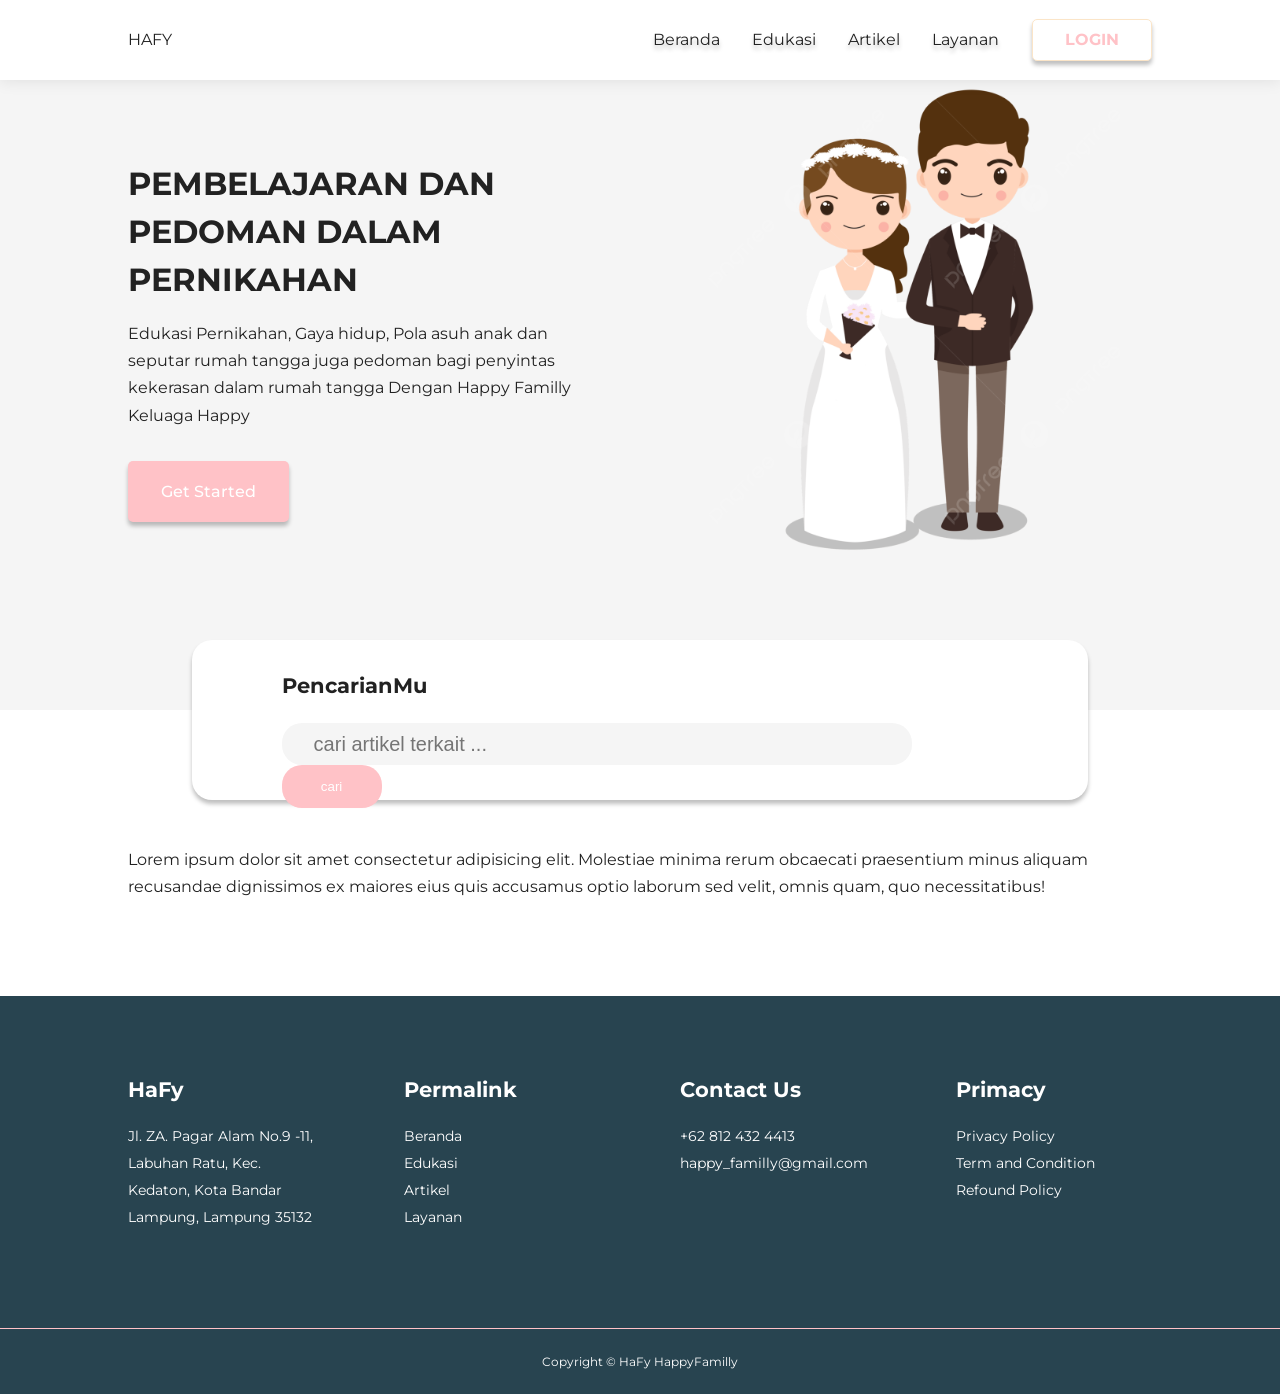
==== index.html @ 308b78b5 "initial comit" ====
<!DOCTYPE html>
<html lang="en">
<head>
    <meta charset="UTF-8">
    <meta http-equiv="X-UA-Compatible" content="IE=edge">
    <meta name="viewport" content="width=device-width, initial-scale=1.0">
    <title>Happy Family</title>
    
    <!-- ICONSCOUT -->
    <link rel="stylesheet" href="https://unicons.iconscout.com/release/v4.0.0/css/line.css">

    <!-- Fonts Montserat -->
    <link rel="preconnect" href="https://fonts.googleapis.com">
    <link rel="preconnect" href="https://fonts.gstatic.com" crossorigin>
    <link href="https://fonts.googleapis.com/css2?family=Montserrat:wght@300;400;500;600;700;900&display=swap" rel="stylesheet">

    <link rel="stylesheet" href="./css/style.css">
</head>
<body>
     <nav>
        <div class="container nav__container">
            <div class="logo"><a href="#">HAFY</a></div>
            <ul class="nav__menu">
                <li><a href="index.html">Beranda</a></li>
                <li><a href="edukasi.html">Edukasi</a></li>
                <li><a href="artikel.html">Artikel</a></li>
                <li><a href="layanan.html">Layanan</a></li>
            </ul>
            <a href="#" class="login__button">LOGIN</a>
            
            <button id="open-menu-button"><i class="uil uil-bars"></i></button>
            <button id="close-menu-button"><i class="uil uil-multiply"></i></button>
        </div>
     </nav>

     <!-- -------------------------END NAVBAR --------------------------------------- -->


     <header>
        <div class="container header__container">
            <div class="header__left">
                <h2>PEMBELAJARAN DAN PEDOMAN DALAM PERNIKAHAN</h2>
                <P>Edukasi Pernikahan, Gaya hidup, Pola asuh anak dan seputar rumah tangga juga pedoman bagi 
                    penyintas kekerasan dalam rumah tangga Dengan Happy Familly Keluaga Happy
                </P>
                <a href="edukasi.html" class="btn btn-primary">Get Started</a>
            </div>
            <div class="header__right">
                <div class="header__right-image">
                    <img src="./image/vektor.png">
                </div>
            </div>
        </div>
     </header>
     <!-- ==================================HEADER END================================== -->

     <!-- ================= SEARCH =================== -->

     <section class="search">
        <div class="container seacrh__container">
            <div class="pencarianmu">
                <h4>PencarianMu</h4>
                <input type="text" class="search-input" placeholder="cari artikel terkait ...">
                <input type="button" value="cari" class="search-button">
            </div>
        </div>
     </section>



     <!-- ================= SEARCH END =================== -->



    
     <section class="catagories">
        <div class="container catagories__container">
            <p>Lorem ipsum dolor sit amet consectetur adipisicing elit. Molestiae minima rerum obcaecati praesentium minus aliquam recusandae dignissimos ex maiores eius quis accusamus optio laborum sed velit, omnis quam, quo necessitatibus!</p>
        </div>
     </section>
     





     <!-- ======================== FOOTER ============================ -->
     <footer class="footer">
        <div class="container footer__container">
            <div class="footer__1">
                <a href="index.html" class="footer__logo"><h4>HaFy</h4></a>
            <p>
                Jl. ZA. Pagar Alam No.9 -11, Labuhan Ratu, 
                Kec. Kedaton, Kota Bandar Lampung, 
                Lampung 35132
            </p>
            </div>

            <div class="footer__2">
                <h4>Permalink</h4>
                <ul class="permalink">
                    <li><a href="index.html">Beranda</a></li>
                    <li><a href="edukasi.html">Edukasi</a></li>
                    <li><a href="artikel.html">Artikel</a></li>
                    <li><a href="layanan.html">Layanan</a></li>
                </ul>
            </div>

            <div class="footer__3">
                <h4>Contact Us</h4>
                <div>
                    <p>+62 812 432 4413</p>
                    <p>happy_familly@gmail.com</p>
                </div>
                
                <ul class="footer__socials">
                    <li>
                        <a href="#"><i class="uil uil-facebook-f"></i></a>
                    </li>
                    <li>
                        <a href="#"><i class="uil uil-instagram-alt"></i></a>
                    </li>
                    <li>
                        <a href="#"><i class="uil uil-twitter"></i></a>
                    </li>
                    <li>
                        <a href="#"><i class="uil uil-linkedin-alt"></i></a>
                    </li>
                </ul>
            </div>

            <div class="footer__4">
                <h4>Primacy</h4>
                <ul class="primacy">
                    <li><a>Privacy Policy</a></li>
                    <li><a>Term and Condition</a></li>
                    <li><a>Refound Policy</a></li>
                    
                </ul>
            </div>

        </div>
        <div class="footer__copyright">
            <small>Copyright &copy; HaFy HappyFamilly</small>
        </div>
     </footer>
     <!-- ================================================ END FOOTER ============================================ -->

     <script src="./js/main.js"></script>
</body>
</html>
---- css/style.css ----
* {
    margin: 0;
    padding: 0;
    border: 0;
    outline: 0;
    text-decoration: none;
    list-style: none;
    box-sizing: border-box;
}

:root {
    --color-primary:#FFC2C7;
    --color-succes:#73CA5C;
    --color-warning:#F9CC00;
    --color-danger:#FA2C5A;
    --color-danger-varian:rgba(247, 88, 66, 0.4);
    --color-white: #fff;
    --color-light: rgba(255, 255, 255, 0.7);
    --color-black: #000;
    --color-font: #222222;
    --color-footer: #284450;
    --color-bg:#F5F5F5;
    --color-bg1:#FBE5C8;
    --color-bg2:#8FDDE7;

    --container-width-lg: 80%;
    --container-width-md: 90%;
    --container-width-sm: 94%;

    --transition:all 400ms ease;
}

body {
    font-family: 'Montserrat', sans-serif;
    line-height: 1.7rem;
    color: var(--color-font);
    background: var(--color-white);
}


.container {
    width: var(--container-width-lg);
    margin: 0 auto; 
}

section {
    padding: 6rem 0;
}

section h2 {
    text-align: center;
    margin-bottom: 4rem;
}

h1,
h2,
h3,
h4
h5 {
    line-height: 3rem;
}

h1 {
    font-size: 2.4rem;
}

h2 {
    font-size: 2rem;
}

h3 {
    font-size: 1.6rem;
}

h4 {
 font-size: 1.3rem;
}

a {
    color:var(--color-font);
}

img {
    width: 100%;
    display: block;
    object-fit: cover;
}

.btn {
    display: inline-block;
    background: var(--color-primary);
    color: var(--color-white);
    padding: 1rem 2rem;
    border: 1px solid transparent;
    font-weight: 500;
    transition: var(--transition);
}

.btn:hover {
    background: transparent;
    color: var(--color-white);
    border-color: var(--color-white);
}

.btn-primary {
    background: var(--color-primary);
    color: var(--color-white);
    border-radius: 5px;
    box-shadow: 0 4px 4px rgba(0, 0, 0, 0.25);
}

/* -------------------NAV BAR------------------------ */
nav {
    background: transparent;
    width: 100vw;
    height: 5rem;
    position: fixed;
    top: 0;
    z-index: 11;
    box-shadow: 0 0 1rem rgba(0, 0, 0, 0.1);
}

/* navbar pake JS */
.window-scroll {
    background-color: var(--color-white);
    box-shadow: 0 1rem 2rem rgba(0, 0, 0, 0.25);
}
.nav__container {
    height: 5rem;
    display: flex;
    justify-content: space-between;
    align-items: center;
}

nav button {
    display: none;
}

.nav__menu {
    display: flex;
    align-items: center;
    margin-left: 28rem;
    gap: 2rem;
}

.nav__menu a {
    font-size: 1rem;
    transition: var(--transition);
    color: var(--color-font);
    text-shadow: 0 4px 4px rgba(0, 0, 0, 0.25);
}

.nav__menu a:hover {
    color: var(--color-bg1);
}

.login__button {
    background-color: var(--color-white);
    color: var(--color-primary);
    padding: 0.4rem 2rem;
    border-radius: 5px;
    font-weight: bold;
    font-family: 'Montserrat';
    cursor: pointer;
    border: 1px solid;
    border-color: #FBE5C8;
    box-shadow: 0px 4px 4px rgba(0, 0, 0, 0.25);
}

/* ============= HEADER ============== */
header {
    position: relative;
    top: 5rem;
    background: var(--color-bg);
    overflow: hidden;
    height: 70vh;
    margin-bottom: 5rem;
}

.header__container {
    display: grid;
    grid-template-columns: 1fr 1fr;
    align-items: self-start;
    gap: 5rem;
    height: 100%;
}
.header__left {
    padding-top: 5rem;
}
.header__left p {
    margin: 1rem 0 2rem;
}

/* ========END HEADER =========== */

/* ============= SEARCH ============ */
.search {
    background-color: var(--color-white);
    margin: 0 auto;
    width: 70%;
    height: 4rem;
    border-radius: 20px;
    /* border: 1px solid var(--color-bg1); */
    box-shadow: 0px 4px 4px rgba(0, 0, 0, 0.25);
    position: relative;
    margin-top: -70px;
    margin-bottom: -50px;
    padding-top: 4rem;
}

.pencarianmu {
    align-items: center;
    margin: -2rem auto;
}

.pencarianmu h4 {
    margin-bottom: 1.5rem;
}

.search-input {
    background-color: var(--color-bg);
    width: 88%;
    height: 42px;
    padding-top: 1rem;
    border-radius: 20px;
    padding-left: 2rem;
    padding-bottom: 1rem;
    font-size: 1.25rem;
}

.search-button {
    width: 100px;
    height: 43px;
    cursor: pointer;
    border-radius: 20px;
    background-color: var(--color-primary);
    color: var(--color-white);
}


/* ========= CATEGORIES GARPH ======= */
/* ========= END CATEGORIES GARPH ======= */

/* ========= FOOTER ======= */
footer {
    background: var(--color-footer);
    color: var(--color-white);
    padding-top: 5rem;
    font-size: 0.9rem;
}

.footer__container {
    display: grid;
    grid-template-columns: repeat(4, 1fr);
    gap: 5rem;
}

.footer__container > div h4 {
    margin-bottom: 1.2rem;
    color: var(--color-white);
}

.footer__1 p {
    margin: 0 0 2rem;
}

footer ul li {
    margin-bottom: 0.7;
}

footer ul li a:hover {
    text-decoration: underline;
}

.footer__2 a {
    color: var(--color-white);
}

.footer__socials {
    display: flex;
    gap: 1rem;
    font-size: 1.2rem; 
    margin-top: 2rem;
}

.footer__socials i {
    color: var(--color-white);
}

.footer__4 a {
    color: var(--color-white);
}

.footer__copyright {
    text-align: center;
    margin-top: 4rem;
    padding: 1.2rem 0;
    border-top: 1px solid var(--color-primary);

}


/* MEDIA QUERIES (TABLet) */

 @media screen and (max-width: 1024px) {
    .container {
        width: var(--container-width-md);
    }
    h1 {
        font-size: 2.2rem;
    }

    h2 {
        font-size: 1.7rem;
    }

    h3 {
        font-size: 1.4rem;
    }

    h4 {
        font-size: 1.2rem;
    }

    /* NAVBAR */
    nav button {
        display: inline-block;
        background: transparent;
        font-size: 1.8rem;
        color: var(--color-black);
        cursor: pointer;
    }

    nav button#close-menu-button {
        display: none;
    }

    .nav__menu {
        position: fixed;
        top: 5rem;
        right: 5%;
        height: fit-content;
        width: 18rem;
        flex-direction: column;
        gap: 0;
        display: none;
    }

    .nav__menu li {
        width: 100%;
        height: 5.8rem;
        animation: animateNavItem 400ms linear forwards;
        transform-origin: top right;
        opacity: 0;
    }

    .nav__menu li:nth-child(2){
        animation-delay: 200ms;
    }

    .nav__menu li:nth-child(3){
        animation-delay: 400ms;
    }

    .nav__menu li:nth-child(4){
        animation-delay: 600ms;
    }

    @keyframes animateNavItem {
        0%{
            transform: rotateZ(-90deg) rotateZ(90deg) scale(0.1);
        }
        100%{
            transform: rotateZ(0) rotateZ(0) scale(1);
            opacity: 1;
        }
    }

    .nav__menu li a {
        background: var(--color-primary);
        box-shadow: -4rem 6rem 10rem rgba(0, 0, 0, 0.25);
        width: 100%;
        height: 100%;
        display: grid;
        place-items: center;
    }

    .nav__menu li a:hover {
        background: var(--color-bg1);
        color: var(--color-font);
    }

    /* HEADER */

    header {
        height: 52vh;
        margin-bottom: 4rem;
    }

    .header__container {
        gap: 0;
        padding-bottom: 3rem;
    }
 }
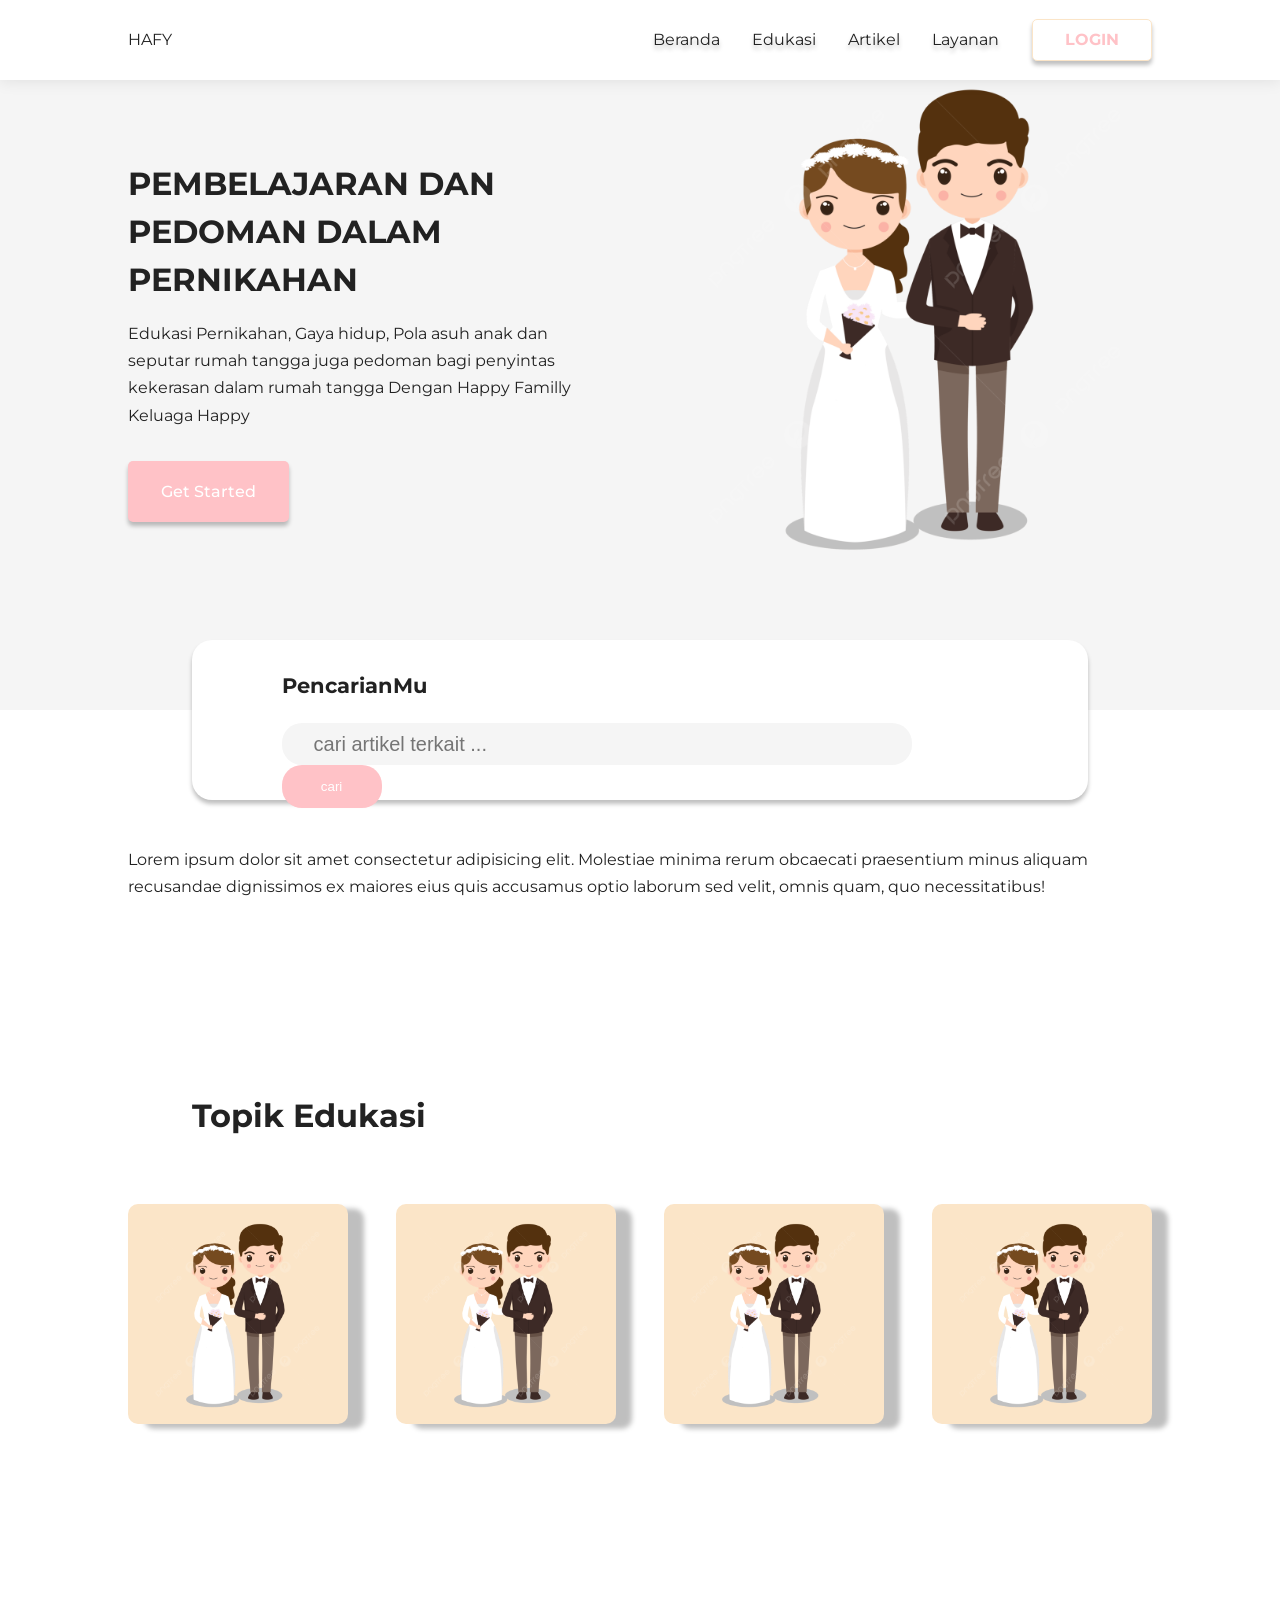
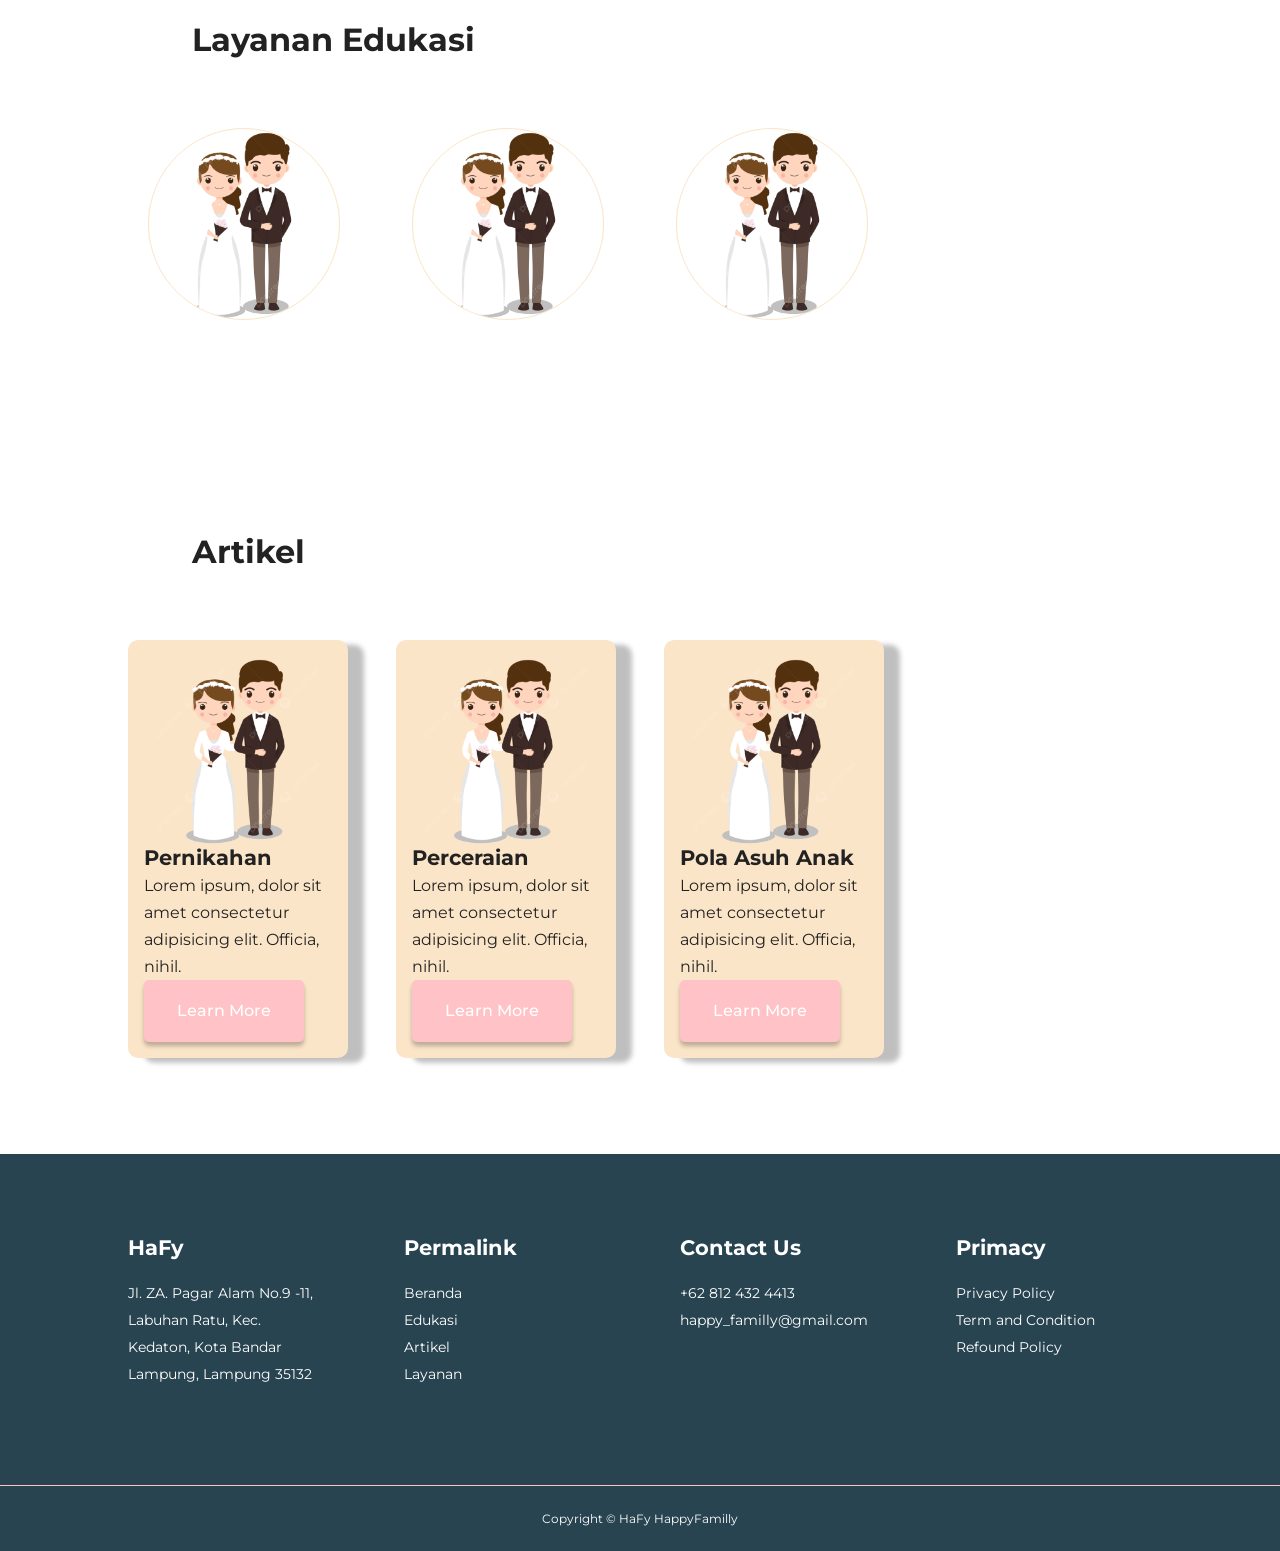
==== commit 720b931c: "buat Layanan dan Topik" ====
--- a/index.html
+++ b/index.html
@@ -80,7 +80,101 @@
      </section>
      
 
-
+     <!-- End Categori -->
+
+     <!-- ================================== TOPIK EDUKASI ==================================-->
+     <section class="topik">
+        <h2>Topik Edukasi</h2>
+        <div class="container topikedukasi__container">
+            <article class="topik__edukasi">
+                <div class="image__topik">
+                    <img src="./image/vektor.png">
+                </div>
+            </article>
+
+            <article class="topik__edukasi">
+                <div class="image__topik">
+                    <img src="./image/vektor.png">
+                </div>
+            </article>
+
+            <article class="topik__edukasi">
+                <div class="image__topik">
+                    <img src="./image/vektor.png">
+                </div>
+            </article>
+
+            <article class="topik__edukasi">
+                <div class="image__topik">
+                    <img src="./image/vektor.png">
+                </div>
+            </article>
+        </div>
+     </section>
+
+     <!-- ================================== LAYANAN KHUSUS ==================================-->
+     <section class="layanan">
+        <h2>Layanan Edukasi</h2>
+        <div class="container layanan__container">
+            <article class="layanan_khusus">
+                <div class="image__edukasi">
+                    <img src="./image/vektor.png">
+                </div>
+            </article>
+
+            <article class="layanan_khusus">
+                <div class="image__edukasi">
+                    <img src="./image/vektor.png">
+                </div>
+            </article>
+
+            <article class="layanan_khusus">
+                <div class="image__edukasi">
+                    <img src="./image/vektor.png">
+                </div>
+            </article>
+        </div>
+     </section>
+
+
+     <!-- ================================== Artikel ================================== -->
+     <section class="artikel">
+        <h2>Artikel</h2>
+        <div class="container artikel__container">
+            <article class="edukasi__artikel">
+                <div class="edukasi__image">
+                    <img src="./image/vektor.png">
+                </div>
+                <h4>Pernikahan</h4>
+                <p>
+                    Lorem ipsum, dolor sit amet consectetur adipisicing elit. Officia, nihil.
+                </p>
+                <a href="edukasi.html" class="btn btn-primary">Learn More</a>
+            </article>
+
+            <article class="edukasi__artikel">
+                <div class="edukasi__image">
+                    <img src="./image/vektor.png">
+                </div>
+                <h4>Perceraian</h4>
+                <p>
+                    Lorem ipsum, dolor sit amet consectetur adipisicing elit. Officia, nihil.
+                </p>
+                <a href="edukasi.html" class="btn btn-primary">Learn More</a>
+            </article>
+
+            <article class="edukasi__artikel">
+                <div class="edukasi__image">
+                    <img src="./image/vektor.png">
+                </div>
+                <h4>Pola Asuh Anak</h4>
+                <p>
+                    Lorem ipsum, dolor sit amet consectetur adipisicing elit. Officia, nihil.
+                </p>
+                <a href="edukasi.html" class="btn btn-primary">Learn More</a>
+            </article> 
+        </div>
+    </section>
 
 
 
--- a/css/style.css
+++ b/css/style.css
@@ -239,7 +239,75 @@
 
 
 /* ========= CATEGORIES GARPH ======= */
+
+/* TOPIK EDUKASI */
+.topik h2 {
+    text-align: start ;
+    margin-left: 12rem;
+}
+
+.topikedukasi__container {
+    display: grid;
+    grid-template-columns: repeat(4, 1fr);
+    gap: 3rem;
+}
+
+.topik__edukasi {
+    background-color: var(--color-bg1);
+    border-radius: 10px;
+    padding: 1rem 1rem 1rem;
+    box-shadow: 1rem 0.3rem 0.3rem rgba(0, 0, 0, 0.25);
+}
+
 /* ========= END CATEGORIES GARPH ======= */
+
+/* LAYANAN Khusus */
+.layanan h2 {
+    text-align: start ;
+    margin-left: 12rem;
+}
+
+.layanan__container {
+    display: grid;
+    grid-template-columns: repeat(4, 1fr);
+    gap: 2rem;
+}
+
+.layanan__khusus {
+    background-color: var(--color-bg1);
+    border-radius: 10px;
+    padding: 1rem 1rem 1rem;
+    box-shadow: 1rem 0.3rem 0.3rem rgba(0, 0, 0, 0.25);
+}
+ .image__edukasi {
+    width: 12rem;
+    height: 12rem;
+    border-radius: 50%;
+    border: 1px solid var(--color-bg1);
+    overflow: hidden;
+    margin:  0 auto 1rem;
+ }
+
+/* ============ ARTIKEL POPULER ==========*/
+.artikel h2 {
+    text-align: start ;
+    margin-left: 12rem;
+}
+
+.artikel__container {
+    display: grid;
+    grid-template-columns: repeat(4, 1fr);
+    gap: 3rem;
+}
+
+.edukasi__artikel {
+    background-color: var(--color-bg1);
+    border-radius: 10px;
+    padding: 1rem 1rem 1rem;
+    box-shadow: 1rem 0.3rem 0.3rem rgba(0, 0, 0, 0.25);
+}
+
+
 
 /* ========= FOOTER ======= */
 footer {
@@ -298,7 +366,7 @@
     border-top: 1px solid var(--color-primary);
 
 }
-
+                                                                                                                                                                                
 
 /* MEDIA QUERIES (TABLet) */
 
